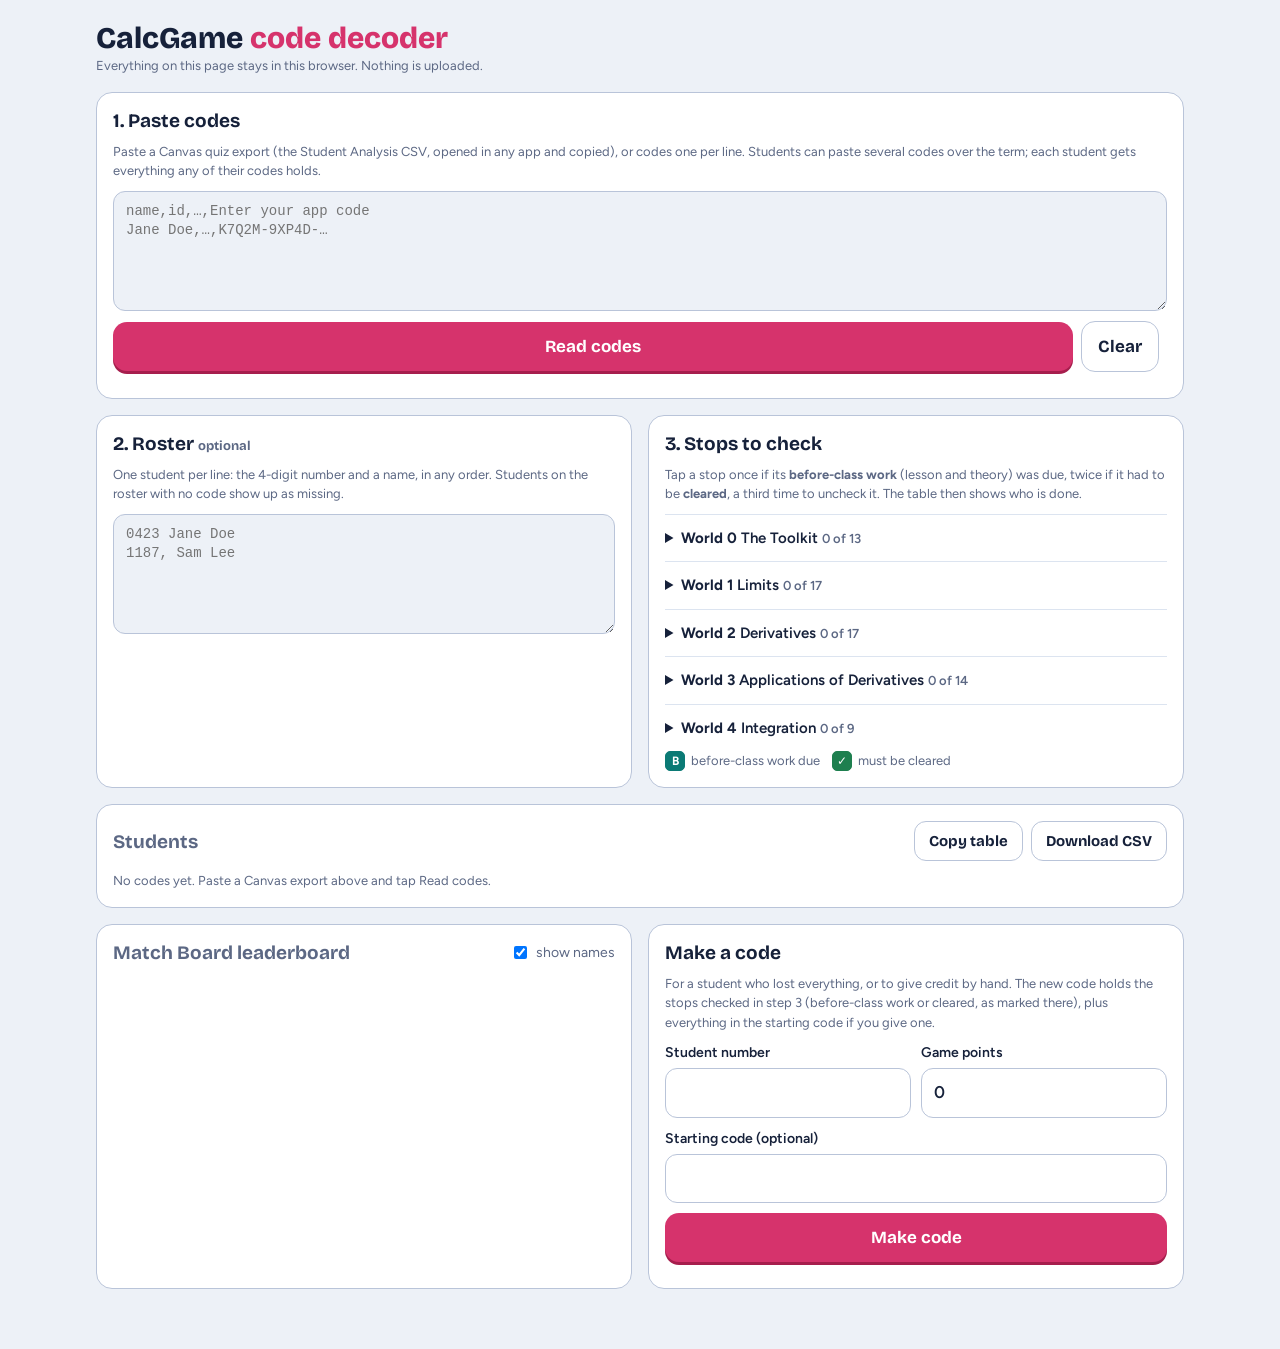
==== codes.html @ 252c9e29 "App codes v2: three states per stop (not started, before-class work done, cleared), 40 characters - " ====
<!DOCTYPE html>
<html lang="en">
<head>
<meta charset="utf-8">
<meta name="viewport" content="width=device-width, initial-scale=1">
<title>CalcGame Code Decoder</title>
<meta name="robots" content="noindex">
<link rel="stylesheet" href="https://fonts.googleapis.com/css2?family=Bricolage+Grotesque:opsz,wght@12..96,500..800&family=Figtree:wght@400;600;700&display=swap">
<link rel="stylesheet" href="css/app.css?v=202611152130">
<link rel="stylesheet" href="css/codes.css?v=202611152130">
</head>
<body class="dec">
<main id="dec"><p class="tiny">Loading…</p></main>
<script src="js/appcode.js?v=202611152130"></script>
<script src="js/codes.js?v=202611152130"></script>
</body>
</html>
---- css/app.css ----
/* Layout: one phone-width column on graph paper. Fixed top bar, scrolling middle, fixed action bar. */
:root{
  --paper:#EDF1F7; --grid:#DCE4F0; --card:#FFFFFF; --ink:#16213A; --muted:#5C6884; --rule:#B9C4D9;
  --curve:#D6336C; --curve-deep:#A61E4D; --on-accent:#FFFFFF;
  --teal:#0B7A75; --gold:#C98A0B; --gold-bg:#FBF1D6;
  --good:#1E7F4F; --good-bg:#E3F4EA; --bad:#B4372F; --bad-bg:#FBE9E7;
  --display:"Bricolage Grotesque",ui-rounded,"Trebuchet MS",sans-serif;
  --body:"Figtree",system-ui,-apple-system,"Segoe UI",sans-serif;
  --math:"STIX Two Text","Cambria Math",Georgia,serif;
}
@media (prefers-color-scheme: dark){ :root:not([data-theme="light"]){
  --paper:#0F1524; --grid:#172038; --card:#182036; --ink:#E8EDF7; --muted:#96A2BD; --rule:#3A4766;
  --curve:#FF6FA0; --curve-deep:#C2456F; --on-accent:#1A0A12;
  --teal:#4FD1C5; --gold:#F2C14E; --gold-bg:#2E2814;
  --good:#5FD39A; --good-bg:#14301F; --bad:#FF8A80; --bad-bg:#3A1A18; color-scheme:dark } }
:root[data-theme="dark"]{
  --paper:#0F1524; --grid:#172038; --card:#182036; --ink:#E8EDF7; --muted:#96A2BD; --rule:#3A4766;
  --curve:#FF6FA0; --curve-deep:#C2456F; --on-accent:#1A0A12;
  --teal:#4FD1C5; --gold:#F2C14E; --gold-bg:#2E2814;
  --good:#5FD39A; --good-bg:#14301F; --bad:#FF8A80; --bad-bg:#3A1A18; color-scheme:dark }

*{box-sizing:border-box}
html,body{height:100%}
body{background:var(--paper);color:var(--ink);font:400 16px/1.5 var(--body);
  background-image:linear-gradient(var(--grid) 1px,transparent 1px),linear-gradient(90deg,var(--grid) 1px,transparent 1px);background-size:24px 24px}
button{font:inherit;color:inherit;cursor:pointer}
:focus-visible{outline:3px solid var(--teal);outline-offset:2px}
h1,h2,h3,p{margin:0}
#app{height:100%;max-width:27.5rem;margin-inline:auto;padding-inline:16px;display:flex;flex-direction:column;position:relative}
.body{flex:1;min-height:0;overflow-y:auto;display:flex;flex-direction:column;gap:14px;padding-block:4px 16px}
.foot{display:flex;gap:10px;padding-block:12px}

.eyebrow,.kick{font-size:11px;font-weight:700;letter-spacing:.09em;text-transform:uppercase;color:var(--muted)}
.tiny{font-size:13px;color:var(--muted)}
.link{background:none;border:0;padding:6px 2px;text-decoration:underline;color:var(--muted);font-size:14px}

/* top bars */
.home-top{display:flex;justify-content:space-between;align-items:flex-end;gap:12px;padding-block:20px 12px}
.home-top h1{font:800 46px/1 var(--display);letter-spacing:-.02em}
.home-top .sub{font-size:16px;color:var(--muted);margin-top:4px}
.hero{width:112px;flex:none}
.bar{display:flex;align-items:center;gap:12px;padding-block:12px}
.x{width:40px;height:40px;flex:none;border-radius:12px;border:1.5px solid var(--rule);background:var(--card);font-size:18px;line-height:1}
.bar-mid{flex:1;min-width:0;display:flex;flex-direction:column;gap:6px}
.bar-l{font:700 14px var(--display);white-space:nowrap;overflow:hidden;text-overflow:ellipsis}
.prog{height:6px;border-radius:3px;background:var(--rule);overflow:hidden}
.prog i{display:block;height:100%;background:var(--curve);border-radius:3px}
.pts{font:700 15px var(--display);font-variant-numeric:tabular-nums;white-space:nowrap}

/* buttons */
.btn{flex:1;border:0;border-radius:14px;padding:14px 16px;font:700 17px var(--display);background:var(--curve);color:var(--on-accent);box-shadow:0 3px 0 var(--curve-deep)}
.btn:active{transform:translateY(2px);box-shadow:0 1px 0 var(--curve-deep)}
.btn:disabled{background:var(--rule);color:var(--muted);box-shadow:none;cursor:default;transform:none}
.btn.ghost{flex:0 0 auto;background:var(--card);color:var(--ink);border:1.5px solid var(--rule);box-shadow:none}
.btn.small{flex:0 0 auto;padding:10px 14px;font-size:15px;border-radius:12px}

/* home */
.banner{border:1.5px dashed var(--teal);color:var(--teal);border-radius:12px;padding:8px 12px;font-size:14px;font-weight:600;background:var(--card)}
.stats{display:grid;grid-template-columns:repeat(3,1fr);background:var(--card);border:1.5px solid var(--rule);border-radius:14px}
.stats>div{padding:10px 12px;min-width:0;display:flex;flex-direction:column;gap:2px}
.stats>div+div{border-left:1.5px solid var(--rule)}
.stats b{font:800 26px/1.1 var(--display);font-variant-numeric:tabular-nums}
.stats small{font-size:12px;color:var(--muted);line-height:1.3}
.streak{display:flex;gap:4px;align-items:center;height:29px;flex:none}
.streak i{width:13px;height:13px;border-radius:50%;border:1.5px solid var(--gold)}
.streak i.on{background:var(--gold)}
.tile{display:flex;flex-direction:column;gap:3px;text-align:left;padding:14px;border-radius:16px;border:1.5px solid var(--ink);background:var(--card);box-shadow:0 3px 0 var(--ink);min-width:0}
.tile:active{transform:translateY(2px);box-shadow:0 1px 0 var(--ink)}
.tile .kick{color:var(--curve)}
.tile .name{font:700 20px/1.2 var(--display)}
.tile .status{font-size:14px;color:var(--muted)}
.tile.locked{border-style:dashed;border-color:var(--rule);box-shadow:none;background:transparent;cursor:default;transform:none}
.tile.locked .kick,.tile.locked .name{color:var(--muted)}
.tile.game{background:var(--gold-bg);border-color:var(--gold);box-shadow:0 3px 0 var(--gold)}
.tile.game .kick{color:var(--gold)}
.duo{display:grid;grid-template-columns:1fr 1fr;gap:10px}
.meter{height:6px;border-radius:3px;background:var(--rule);overflow:hidden;margin-top:6px}
.meter i{display:block;height:100%;background:var(--teal)}

/* lesson and drill items */
.item{display:flex;flex-direction:column;gap:12px}
.item h2,.done h2,.test h2{font:700 25px/1.15 var(--display);text-wrap:balance}
.txt{font-size:17px;max-width:65ch}
.math{font-family:var(--math);font-size:1.08em;white-space:nowrap}
.lim{display:inline-flex;flex-direction:column;align-items:center;vertical-align:middle;line-height:1;margin-inline:2px}
.lim-s{font-size:.66em;margin-top:2px}
.gwrap{background:var(--card);border:1.5px solid var(--rule);border-radius:14px;padding:4px}
.graph{display:block;width:100%;height:auto;max-height:36vh}
.g-bg{fill:var(--card)}
.g-grid{stroke:var(--grid);stroke-width:1}
.g-axis{stroke:var(--ink);stroke-width:1.4}
.g-t{font:600 10px var(--body);fill:var(--muted);paint-order:stroke;stroke:var(--card);stroke-width:3px}
.g-curve{fill:none;stroke:var(--curve);stroke-width:2.6;stroke-linecap:round;stroke-linejoin:round}
.g-hole{fill:var(--card);stroke:var(--curve);stroke-width:2.2}
.g-dot{fill:var(--curve)}
.g-guide{stroke:var(--teal);stroke-width:1.4;stroke-dasharray:4 3;fill:none}
.g-mk{fill:var(--teal);stroke:var(--card);stroke-width:2}

.ix{display:flex;flex-direction:column;gap:10px}
.ans{display:flex;align-items:center;gap:10px;font-size:20px;flex-wrap:wrap}
.ans-box{min-width:104px;height:46px;padding-inline:10px;display:inline-flex;align-items:center;justify-content:center;border:2px solid var(--ink);border-radius:10px;background:var(--card);font:600 22px var(--math)}
.ans-box.empty{color:var(--muted);border-style:dashed}
.ans-box.is-right{border-color:var(--good);background:var(--good-bg)}
.ans-box.is-wrong{border-color:var(--bad);background:var(--bad-bg)}
.pad{display:grid;grid-template-columns:repeat(4,1fr);gap:6px}
.key{height:44px;border-radius:10px;border:1.5px solid var(--rule);background:var(--card);font-weight:600;font-size:18px}
.key:active{background:var(--grid)}
.key.wide{grid-column:span 2}
.key.sp{font-size:15px;border-color:var(--ink)}
.key.sp[aria-pressed="true"]{background:var(--ink);color:var(--paper)}
.opts{display:flex;flex-direction:column;gap:8px}
.opts.tf{display:grid;grid-template-columns:1fr 1fr}
.opt{text-align:left;padding:13px 14px;border-radius:12px;border:1.5px solid var(--rule);background:var(--card);font-size:16px;min-width:0}
.opts.tf .opt{text-align:center;font-weight:700}
.opt[aria-pressed="true"]{border-color:var(--ink);box-shadow:inset 0 0 0 1.5px var(--ink)}
.opt:disabled{cursor:default;color:var(--ink)}
.opt.is-right{border-color:var(--good);background:var(--good-bg);box-shadow:inset 0 0 0 1.5px var(--good)}
.opt.is-wrong{border-color:var(--bad);background:var(--bad-bg);box-shadow:inset 0 0 0 1.5px var(--bad)}
.bank-t{line-height:2.2}
.blank{display:inline-block;min-width:88px;margin-inline:4px;padding:2px 8px;border:0;border-bottom:2px solid var(--ink);border-radius:6px 6px 0 0;background:var(--card);font-weight:700;line-height:1.5}
.blank.is-right{background:var(--good-bg);border-color:var(--good)}
.blank.is-wrong{background:var(--bad-bg);border-color:var(--bad)}
.chips{display:flex;flex-wrap:wrap;gap:8px}
.chip{padding:9px 14px;border-radius:999px;border:1.5px solid var(--ink);background:var(--card);font-weight:600}
.chip:disabled{opacity:.3;cursor:default}
.slide-l{font-size:13px;font-weight:600;color:var(--muted)}
input[type=range]{width:100%;height:32px;accent-color:var(--teal);margin:0}
.read{display:flex;gap:18px;flex-wrap:wrap;font-size:19px}
.read b{font:600 21px var(--math);font-variant-numeric:tabular-nums;color:var(--teal)}
.goals{display:flex;gap:8px;flex-wrap:wrap}
.goal{font-size:13px;font-weight:600;padding:4px 10px;border-radius:999px;border:1.5px dashed var(--rule);color:var(--muted)}
.goal.on{border-style:solid;border-color:var(--good);color:var(--good);background:var(--good-bg)}
.fb{padding:12px 14px;border-radius:12px;border:1.5px solid var(--rule);display:flex;flex-direction:column;gap:4px;font-size:16px}
.fb.good{border-color:var(--good);background:var(--good-bg)}
.fb.bad{border-color:var(--bad);background:var(--bad-bg)}
.fb.good strong{color:var(--good)} .fb.bad strong{color:var(--bad)}
.fb em{font-size:14px;color:var(--muted)}

/* results */
.done{display:flex;flex-direction:column;gap:10px;padding-top:16px}
.big{font:800 72px/1 var(--display);font-variant-numeric:tabular-nums}
.big small{font-size:24px;font-weight:600;color:var(--muted)}

/* match board */
.g-head{display:flex;justify-content:space-between;align-items:flex-end;gap:12px}
.g-head .r{text-align:right}
.g-head b{display:block;font:700 18px var(--display)}
.lives{display:flex;gap:6px;height:27px;align-items:center}
.lives i{width:16px;height:16px;border-radius:50%;border:1.5px solid var(--curve)}
.lives i.on{background:var(--curve)}
.board{display:grid;grid-template-columns:repeat(4,1fr);gap:8px}
.board.idle{opacity:.7}
.card{aspect-ratio:1;max-width:100%;border-radius:12px;border:1.5px solid var(--ink);background:var(--ink);color:var(--paper);font:800 22px var(--display);padding:0;display:grid;place-items:center}
.card.up{background:var(--card)}
.card.ok{opacity:.45;cursor:default}
.card svg{width:62%;height:62%}

/* deck test */
.test{display:flex;flex-direction:column;gap:12px}
.test h3{font:700 16px var(--display);margin-top:8px}
.verdict{padding:12px 14px;border-radius:12px;border:1.5px solid var(--good);background:var(--good-bg);font-weight:700}
.verdict.bad{border-color:var(--bad);background:var(--bad-bg)}
.res{list-style:none;margin:0;padding:0;display:flex;flex-direction:column;gap:6px;font-size:14px}
.res li{padding:8px 10px;border-radius:10px;background:var(--card);border:1.5px solid var(--rule);overflow-wrap:anywhere}
.res li.fail{border-color:var(--bad)} .res li.warn{border-color:var(--gold)}
.res li b{text-transform:uppercase;font-size:11px;letter-spacing:.08em;margin-right:6px}
.res li.fail b{color:var(--bad)} .res li.warn b{color:var(--gold)} .res li.pass b{color:var(--good)}
details summary{cursor:pointer;font-weight:600;padding-block:6px}
.kv{display:grid;grid-template-columns:1fr auto;gap:4px 16px;font-size:15px;background:var(--card);border:1.5px solid var(--rule);border-radius:12px;padding:10px 12px}
.kv span:nth-child(even){font-weight:700;font-variant-numeric:tabular-nums;text-align:right}
.row{display:flex;gap:8px;flex-wrap:wrap}
.switch{display:flex;align-items:center;gap:10px;font-weight:600}
.switch input{width:20px;height:20px;accent-color:var(--teal)}
textarea{width:100%;height:120px;font:12px ui-monospace,Menlo,monospace;background:var(--card);color:var(--ink);border:1.5px solid var(--rule);border-radius:10px}

.toast{position:absolute;left:16px;right:16px;top:calc(env(safe-area-inset-top,0px) + 10px);padding:12px 14px;border-radius:12px;background:var(--ink);color:var(--paper);font-weight:700;text-align:center;z-index:5}
@media (prefers-reduced-motion:reduce){*{transition:none!important;animation:none!important}}

/* ---------- base (index.html has no other reset) ---------- */
body{margin:0}
[hidden]{display:none!important}
:root{--main:#2F6FDE;--extra:#2E8B57}
@media (prefers-color-scheme: dark){ :root:not([data-theme="light"]){--main:#7FB0FF;--extra:#6FD69A} }
:root[data-theme="dark"]{--main:#7FB0FF;--extra:#6FD69A}

/* ---------- map screen ---------- */
.hud{padding-block:14px 8px;display:flex;flex-direction:column;gap:8px}
.hud-a{display:flex;justify-content:space-between;align-items:flex-end;gap:12px}
.hud h1{font:800 32px/1 var(--display);letter-spacing:-.02em}
.hud-p{text-align:right}
.hud-p b{display:block;font:800 26px/1 var(--display);font-variant-numeric:tabular-nums}
.hud-b{display:flex;align-items:center;gap:8px}
.hud-b .tiny{flex:1;min-width:0}
.mb{flex:none;border:1.5px solid var(--gold);background:var(--gold-bg);border-radius:999px;padding:7px 12px;font:700 14px var(--display)}
.map{position:relative;width:100%;flex:none}
.roads{position:absolute;inset:0;width:100%;height:100%}
.road{stroke:var(--rule);stroke-width:1.6;stroke-linecap:round}
.road.open{stroke:var(--ink)}
.road.side{stroke-width:1.1;stroke-dasharray:.2 2.6}
.region{fill:none;stroke:var(--muted);stroke-width:.5;stroke-dasharray:1.6 1.6}
.region-t{font:600 3.3px var(--body);fill:var(--muted)}
.node{position:absolute;transform:translate(-50%,-22px);width:92px;padding:0;border:0;background:none;display:flex;flex-direction:column;align-items:center;gap:4px}
.sq{position:relative;width:44px;height:44px;border-radius:12px;display:grid;place-items:center;font:800 18px var(--display);color:var(--on-accent);background:var(--main);border:2px solid var(--ink);box-shadow:0 3px 0 var(--ink)}
.node.k-review,.node.k-extra{transform:translate(-50%,-18px)}
.k-review .sq,.k-extra .sq{width:36px;height:36px;border-radius:50%;font-size:16px}
.k-review .sq{background:var(--curve)}
.k-extra .sq{background:var(--extra)}
.k-start .sq{background:var(--card);color:var(--ink);font-size:13px}
.node.k-boss{transform:translate(-50%,-27px)}
.k-boss .sq{width:54px;height:54px;border-width:4px;font-size:24px}
.node.locked .sq{background:var(--paper);color:var(--muted);border-color:var(--rule);border-style:dashed;box-shadow:none}
.node.done .sq::after{content:"✓";position:absolute;top:-9px;right:-9px;width:18px;height:18px;border-radius:50%;background:var(--good);color:var(--card);font:700 12px/18px var(--body);text-align:center}
.node.here .sq{box-shadow:0 3px 0 var(--ink),0 0 0 4px var(--gold)}
.nl{font:600 12px/1.15 var(--body);text-align:center;background:var(--paper);border-radius:4px;padding:1px 3px;text-wrap:balance}
.node.locked .nl{color:var(--muted)}
.hero-ch{position:absolute;width:30px;height:34px;transform:translate(-50%,-88%);pointer-events:none;z-index:2}
.hero-ch svg{display:block;width:100%;height:100%}
.hero-ch.walk svg{animation:bob .28s ease-in-out infinite alternate}
@keyframes bob{to{transform:translateY(-4px)}}
.stop{flex:1;min-width:0;display:flex;flex-direction:column;gap:6px;background:var(--card);border:1.5px solid var(--ink);border-radius:16px;padding:12px}
.stop-h{display:flex;align-items:center;gap:8px;flex-wrap:wrap}
.stop-h h2{font:700 19px/1.2 var(--display);flex:1;min-width:0}
.badge{font-size:11px;font-weight:700;letter-spacing:.06em;text-transform:uppercase;padding:2px 8px;border-radius:999px;color:var(--on-accent);background:var(--main)}
.badge.k-review{background:var(--curve)} .badge.k-extra{background:var(--extra)} .badge.k-start{background:var(--muted)}
.clr{font-size:13px;font-weight:700;color:var(--good)}
.note{font-size:14px;font-weight:600;color:var(--muted)}
.note.bad{color:var(--bad)}
.acts{display:grid;grid-template-columns:repeat(auto-fit,minmax(96px,1fr));gap:8px;margin-top:2px}
.act{display:flex;flex-direction:column;gap:1px;text-align:left;padding:9px 10px;border-radius:12px;border:1.5px solid var(--ink);background:var(--paper);min-width:0;box-shadow:0 2px 0 var(--ink)}
.act b{font:700 15px var(--display)}
.act span{font-size:12px;color:var(--muted)}
.act:disabled{border-style:dashed;border-color:var(--rule);box-shadow:none;cursor:default}
.act:disabled b{color:var(--muted)}

/* World tabs */
.worlds{display:flex;gap:6px;overflow-x:auto;scrollbar-width:none;margin-inline:-2px;padding:2px}
.worlds::-webkit-scrollbar{display:none}
.wt{flex:1 0 auto;display:flex;align-items:center;gap:6px;border:1.5px solid var(--rule);background:var(--card);border-radius:999px;padding:5px 11px 5px 6px;font:600 13px var(--body);white-space:nowrap;color:var(--muted)}
.wt b{width:20px;height:20px;border-radius:50%;display:grid;place-items:center;font:800 12px var(--display);background:var(--paper);color:var(--ink)}
.wt.on{border-color:var(--ink);color:var(--ink);box-shadow:0 2px 0 var(--ink)}
.wt.on b{background:var(--ink);color:var(--paper)}

.g-arrow{fill:var(--curve)}
.g-vline{stroke:var(--muted);stroke-width:1.4;stroke-dasharray:5 4;fill:none}
.critlist{display:flex;flex-direction:column;gap:8px;margin-top:10px}
.critlist .chip{border-color:var(--teal)}
.nonebtn{align-self:flex-start}
.nonebtn[aria-pressed="true"]{background:var(--ink);color:var(--paper)}
.ext-given .txt{margin-bottom:6px}
.cand{display:flex;flex-direction:column;gap:8px;margin-block:6px}
.cand-r{display:flex;justify-content:space-between;align-items:center;gap:10px;padding:12px 14px;border:1.5px solid var(--rule);border-radius:12px;background:var(--card);font:600 17px var(--math);text-align:left}
.cand-r em{display:block;font:600 11px var(--body);letter-spacing:.08em;text-transform:uppercase;color:var(--muted);font-style:normal}
.cand-r b{font-weight:600}
.cand-r.is-max{border-color:var(--good);background:var(--good-bg)}
.cand-r.is-min{border-color:var(--teal);background:var(--grid)}
.cand-r:disabled{opacity:1;cursor:default}

/* math extras: stacked fractions and subscripts */
.frac{display:inline-flex;flex-direction:column;align-items:center;vertical-align:middle;line-height:1.15;margin-inline:2px;font-size:.92em}
.frac>span:first-child{border-bottom:1.3px solid currentColor;padding:0 3px 1px}
.frac>span:last-child{padding:1px 3px 0}
.math sub{font-size:.68em}
.g-tan{stroke:var(--ink);stroke-width:1.6;stroke-dasharray:6 3}
.g-lab{font:italic 600 14px var(--math);fill:var(--ink);paint-order:stroke;stroke:var(--card);stroke-width:3px}

/* multi-box answers */
.multi{display:flex;flex-direction:column;gap:8px}
.mrow{display:flex;align-items:center;justify-content:space-between;gap:10px;padding:6px 6px 6px 12px;border:1.5px solid var(--rule);border-radius:12px;background:var(--card);font-size:18px;text-align:left}
.mrow.on{border-color:var(--ink);box-shadow:inset 0 0 0 1.5px var(--ink)}
.mrow.off{opacity:.45}
.mrow:disabled{cursor:default;color:var(--ink)}
.mrow .ans-box{min-width:96px;height:40px;font-size:19px}
.failbtn{align-self:flex-start}
.failbtn[aria-pressed="true"]{background:var(--ink);color:var(--paper);border-color:var(--ink)}
.failbtn.is-right{background:var(--good-bg);color:var(--good);border-color:var(--good)}
.failbtn.is-wrong{background:var(--bad-bg);color:var(--bad);border-color:var(--bad)}

/* Newton explorer and bisection game */
.n-v{stroke:var(--teal);stroke-width:1.4;stroke-dasharray:4 3}
.n-t{stroke:var(--ink);stroke-width:1.8}
.n-v.old,.n-t.old{opacity:.3}
.n-x{fill:var(--teal)}
.n-x.old{opacity:.45}
.n-p{fill:var(--ink);stroke:var(--card);stroke-width:2}
.n-next{fill:var(--card);stroke:var(--gold);stroke-width:2.6}
.n-lab{font:italic 700 13px var(--math);fill:var(--ink);paint-order:stroke;stroke:var(--card);stroke-width:3.5px}
.b-band{fill:var(--gold);opacity:.16}
.b-pos{fill:var(--teal);stroke:var(--card);stroke-width:2}
.b-neg{fill:var(--curve);stroke:var(--card);stroke-width:2}
.pos{color:var(--teal)} .negv{color:var(--curve)}
.nrow .btn:first-child{flex:1}
.ntab{display:grid;grid-template-columns:auto 1fr 1fr;gap:0;border:1.5px solid var(--rule);border-radius:12px;background:var(--card);overflow:hidden;font:500 15px var(--math);font-variant-numeric:tabular-nums}
.ntab>span{padding:5px 10px;border-top:1px solid var(--grid)}
.ntab>span:nth-child(-n+3){border-top:0;font:700 12px var(--body);color:var(--muted);background:var(--paper)}
.ntab.b3{grid-template-columns:auto 1.6fr 1fr}
.bq{display:flex;flex-direction:column;gap:4px;padding:10px 12px;border:1.5px solid var(--rule);border-radius:12px;background:var(--card);font-size:15px}
.duo .btn.small{white-space:normal;font-size:14px}
.gw-s .graph{max-height:32vh}

/* matching */
.match{display:grid;grid-template-columns:1fr 1fr;gap:8px}
.mcol{display:flex;flex-direction:column;gap:8px}
.mt{display:flex;align-items:flex-start;gap:7px;text-align:left;padding:9px 9px;border:1.5px solid var(--rule);border-radius:12px;background:var(--card);font-size:14px;line-height:1.35;min-height:52px}
.mt .tag{flex:none;width:20px;height:20px;border-radius:50%;display:inline-flex;align-items:center;justify-content:center;font:700 11px var(--body);background:var(--grid);color:var(--muted)}
.mt .tag.empty{background:transparent;border:1.5px dashed var(--rule)}
.mt.on{border-color:var(--ink);box-shadow:inset 0 0 0 1.5px var(--ink)}
.mt.done .tag{color:#fff}
.mt.c0 .tag{background:#2F6FDB}.mt.c1 .tag{background:#C2410C}.mt.c2 .tag{background:#0B7A75}.mt.c3 .tag{background:#9333EA}.mt.c4 .tag{background:#B45309}.mt.c5 .tag{background:#BE185D}
.mt.done{border-color:var(--ink)}
.mt:disabled{cursor:default;color:var(--ink)}
.mt.is-right{border-color:var(--good);background:var(--good-bg)}
.mt.is-wrong{border-color:var(--bad);background:var(--bad-bg)}

/* select all */
.opt.chk{display:flex;gap:10px;align-items:center}
.opt.chk .box{flex:none;width:20px;height:20px;border-radius:5px;border:2px solid var(--rule)}
.opt.chk[aria-pressed="true"] .box{background:var(--ink);border-color:var(--ink);box-shadow:inset 0 0 0 3px var(--card)}
.opt.is-miss{border-style:dashed;border-color:var(--good)}

/* MVT, linearization, differentials */
.g-sec{stroke:var(--gold);stroke-width:2;stroke-dasharray:7 4}
.n-t.par{stroke:var(--good);stroke-width:2.6}
.n-p.par{fill:var(--good)}
.mv-f{fill:var(--good);opacity:.55}
.read b.sec{color:var(--gold)}
.g-lin{stroke:var(--teal);stroke-width:2.2}
.l-a{fill:var(--ink);stroke:var(--card);stroke-width:2}
.l-on{fill:var(--teal);stroke:var(--card);stroke-width:1.5}
.l-err{stroke:var(--bad);stroke-width:2.4}
.lread{font-size:15px;gap:6px 14px}
.lread b{font-size:16px}
.read b.lin{color:var(--teal)} .read b.bad{color:var(--bad)} .read b.dDy{color:var(--gold)}
.d-dx{stroke:var(--ink);stroke-width:2.4}
.d-dy{stroke:var(--teal);stroke-width:3.2}
.d-Dy{stroke:var(--gold);stroke-width:3.2}
.d-lab{font:italic 700 13px var(--math);fill:var(--ink);paint-order:stroke;stroke:var(--card);stroke-width:3.5px}
.d-lab.dy{fill:var(--teal)} .d-lab.Dy{fill:var(--gold)}

/* calculator */
.calc-b{flex:none;height:32px;padding:0 10px;border-radius:10px;border:1.5px solid var(--ink);background:var(--card);font:700 13px var(--display)}
.calc{position:absolute;left:8px;right:8px;bottom:76px;z-index:30;background:var(--card);border:1.5px solid var(--ink);border-radius:16px;padding:10px;box-shadow:0 10px 30px rgba(0,0,0,.25);display:flex;flex-direction:column;gap:8px}
.calc[hidden]{display:none}
.calc-h{display:flex;align-items:center;justify-content:space-between}
.calc-m,.calc-x{border:1.5px solid var(--rule);background:var(--paper);border-radius:8px;padding:3px 9px;font-weight:700;font-size:13px}
.calc-d{background:var(--paper);border-radius:10px;padding:6px 10px;text-align:right;font-family:var(--math);min-height:58px}
.calc-e{font-size:18px;word-break:break-all}
.calc-o{font-size:20px;font-weight:700;color:var(--teal);min-height:24px}
.calc-k{display:grid;grid-template-columns:repeat(6,1fr);gap:5px}
.calc-k button{height:38px;border-radius:8px;border:1.5px solid var(--rule);background:var(--card);font-size:15px;font-weight:600;padding:0}
.calc-k button.n{background:var(--paper)}
.calc-k button.eq{background:var(--curve);color:var(--on-accent);border-color:var(--curve)}
.d-dy.q,.d-Dy.q{stroke:var(--ink);stroke-width:3}

/* ---------- World 3 items: formulas, intervals, order, multi-part problems ---------- */
.pad6{grid-template-columns:repeat(6,1fr)}
.pad6 .key{font-size:16px;padding:0}
.pad6 .key.wide{grid-column:span 2}
.xkeys{display:flex;flex-wrap:wrap;gap:6px}
.xkeys .key{flex:1 0 46px;font-family:var(--math);font-style:italic}
.xans .ans-box{min-width:150px;max-width:100%;height:auto;min-height:46px;padding:6px 10px;white-space:normal;overflow-wrap:anywhere;font-size:20px}
.xbox i{font-style:italic}
.xerr{color:var(--gold)}
.ord{list-style:none;margin:0;padding:0;display:flex;flex-direction:column;gap:6px}
.ord-s{width:100%;display:flex;gap:8px;align-items:center;text-align:left;min-height:44px;padding:8px 10px;border:1.5px solid var(--ink);border-radius:12px;background:var(--card);font-size:15px}
.ord-s.empty{border-style:dashed;border-color:var(--rule)}
.ord-s .tag{flex:none;width:22px;height:22px;border-radius:50%;display:inline-flex;align-items:center;justify-content:center;font:700 12px var(--body);background:var(--grid);color:var(--muted)}
.ord-s:disabled{cursor:default;color:var(--ink)}
.ord-s.is-right{border-color:var(--good);background:var(--good-bg)}
.ord-s.is-wrong{border-color:var(--bad);background:var(--bad-bg)}
.ord-pool{display:flex;flex-direction:column;gap:6px;margin-top:4px}
.ord-pool .opt{font-size:15px;padding:10px 12px}
.steps{list-style:none;margin:0;padding:0;display:flex;flex-direction:column;gap:12px}
.step{border:1.5px solid var(--ink);border-radius:14px;background:var(--card);padding:12px;display:flex;flex-direction:column;gap:10px}
.step.done{border-color:var(--rule)}
.step .item{gap:10px}
.step .item h2{font-size:19px}
.step .txt{font-size:16px}
.st-n{font-size:11px;font-weight:700;letter-spacing:.09em;text-transform:uppercase;color:var(--curve)}
.step.done .st-n{color:var(--muted)}
.fig svg{display:block;width:100%;height:auto;max-height:30vh}
.fig .f-line{fill:none;stroke:var(--ink);stroke-width:2;stroke-linejoin:round}
.fig .f-thin{fill:none;stroke:var(--ink);stroke-width:1.2}
.fig .f-dash{fill:none;stroke:var(--muted);stroke-width:1.4;stroke-dasharray:5 4}
.fig .f-fill{fill:var(--gold-bg);stroke:var(--ink);stroke-width:2}
.fig .f-water{fill:var(--teal);opacity:.3}
.fig .f-acc{fill:none;stroke:var(--curve);stroke-width:2.6}
.fig .f-dot{fill:var(--curve)}
.fig text{font:italic 600 14px var(--math);fill:var(--ink)}
.fig text.f-s{font:600 12px var(--body);font-style:normal;fill:var(--muted)}

/* sketching */
.gw-big .graph{max-height:54vh}
.sk svg.drawing{touch-action:none;cursor:crosshair}
.sk-cap{fill:transparent}
.sk-t.up{fill:var(--good);opacity:.10} .sk-t.dn{fill:var(--bad);opacity:.10}
.sk-as{stroke:var(--muted);stroke-width:1.6;stroke-dasharray:6 4}
.sk-pt{fill:var(--ink);stroke:var(--card);stroke-width:2}
.sk-ink{fill:none;stroke:var(--curve);stroke-width:3;stroke-linecap:round;stroke-linejoin:round}
.sk-true{fill:none;stroke:var(--teal);stroke-width:2.4;stroke-dasharray:7 5;opacity:.95}
.sk-cc{font:700 15px var(--body);fill:var(--muted)}
.sk-data{background:var(--card);border:1.5px solid var(--rule);border-radius:12px;padding:6px 12px;font-size:15px}
.sk-data ul{margin:4px 0 6px;padding-left:18px;display:flex;flex-direction:column;gap:2px}
.sk-chips .chip{font-size:14px;padding:7px 11px}
.sk-chips .chip.on{background:var(--ink);color:var(--paper)}
.sk-strips{display:flex;flex-direction:column;background:var(--card);border:1.5px solid var(--rule);border-radius:12px;padding:2px 4px}
.sk-strip{display:block;width:100%;height:auto}
.sk-sl{font:italic 700 13px var(--math);fill:var(--muted)}
.sk-cell{cursor:pointer}
.sk-cell rect{fill:var(--paper);stroke:var(--rule);stroke-width:1.2}
.sk-cell text{font:700 16px var(--body);fill:var(--ink)}
.sk-cell.off{cursor:default} .sk-cell.off rect{fill:var(--grid);stroke-dasharray:3 3}
.sk-cell.set.up rect{fill:var(--good-bg);stroke:var(--good)} .sk-cell.set.dn rect{fill:var(--bad-bg);stroke:var(--bad)}
.sk-cell.set.cu rect,.sk-cell.set.cd rect{fill:var(--gold-bg);stroke:var(--gold)}
.sk-cell.bad rect{stroke:var(--bad);stroke-width:2.6}
.sk-res{list-style:none;margin:0;padding:0;display:flex;flex-direction:column;gap:4px;font-size:15px}
.sk-res li{padding:6px 10px;border-radius:10px;border:1.5px solid var(--rule);background:var(--card)}
.sk-res li.ok{border-color:var(--good)} .sk-res li.no{border-color:var(--bad);background:var(--bad-bg)}

/* scenes and explorers */
.scw svg.scene{display:block;width:100%;height:auto;max-height:24vh}
.sc-line{fill:none;stroke:var(--ink);stroke-width:2.2;stroke-linejoin:round}
.sc-wall{stroke:var(--teal);stroke-width:2;stroke-dasharray:4 3}
.sc-water{fill:none;stroke:var(--teal);stroke-width:3}
.sc-water2{fill:var(--teal);opacity:.32}
.sc-fill{fill:var(--gold-bg)} .sc-fill2{fill:var(--grid)}
.sc-cut{fill:var(--curve);opacity:.35}
.sc-dash{fill:none;stroke:var(--muted);stroke-width:1.3;stroke-dasharray:4 3}
.sc-lad{stroke:var(--curve);stroke-width:4;stroke-linecap:round}
.sc-t{font:600 12px var(--body);fill:var(--ink)}
.rrtab{display:grid;grid-template-columns:auto 1fr 1fr;border:1.5px solid var(--rule);border-radius:12px;background:var(--card);overflow:hidden;font:500 15px var(--math);font-variant-numeric:tabular-nums}
.rrtab>span{padding:5px 8px;border-top:1px solid var(--grid)}
.rrtab>span:nth-child(-n+3){border-top:0;font:700 12px var(--body);color:var(--muted);background:var(--paper)}
.rrtab em{font:500 11px var(--body);color:var(--muted);font-style:normal;display:block}
.cx-tan{stroke-width:2.2} .cx-tan.up{stroke:var(--good)} .cx-tan.dn{stroke:var(--bad)} .cx-tan.neutral{stroke:var(--ink);stroke-dasharray:6 3}
.cx-u{fill:none;stroke:var(--gold);stroke-width:3} .cx-d{fill:none;stroke:var(--teal);stroke-width:3}
.read b.up{color:var(--good)} .read b.dn{color:var(--bad)} .read b.cu{color:var(--gold)} .read b.cd{color:var(--teal)}
.ra-g{fill:none;stroke:var(--teal);stroke-width:2.6}
.ra-l{font:600 12px var(--body)} .ra-l.f{fill:var(--curve)} .ra-l.g{fill:var(--teal)}
.rtab{grid-template-columns:1.1fr 1fr 1fr 1.1fr;font-size:13px}
.rtab>span:nth-child(-n+4){border-top:0;font:700 12px var(--body);color:var(--muted);background:var(--paper)}
.rtab>span:nth-child(4){}
.rtab b{color:var(--curve)}

/* practice test results */
.topics{display:flex;flex-direction:column;gap:6px;background:var(--card);border:1.5px solid var(--rule);border-radius:12px;padding:10px 12px}
.tp{display:grid;grid-template-columns:1fr auto;gap:2px 10px;font-size:14px;font-weight:600}
.tp .meter{grid-column:1/-1;margin-top:0}
.tp.weak{color:var(--bad)} .tp.weak .meter i{background:var(--bad)}
.rv-h{font:700 18px var(--display);margin-top:8px}
.review{margin:0;padding-left:20px;display:flex;flex-direction:column;gap:10px}
.review li{background:var(--card);border:1.5px solid var(--rule);border-radius:12px;padding:8px 10px;display:flex;flex-direction:column;gap:4px;font-size:15px}

/* ---------- accounts, characters, feedback ---------- */
.av{display:block;width:100%;height:100%}
.hero-ch .av.hero{filter:drop-shadow(0 2px 0 rgba(0,0,0,.25))}
.hero-ch.walk .av.hero{animation:bob .28s ease-in-out infinite alternate}
.hud-r{display:flex;align-items:flex-end;gap:10px}
.me-b{width:44px;height:44px;flex:none;padding:3px;border-radius:50%;border:2px solid var(--ink);background:var(--card);box-shadow:0 2px 0 var(--ink)}
.welcome{display:flex;flex-direction:column;align-items:center;text-align:center;gap:14px;padding-top:6vh}
.welcome h1{font:800 46px/1 var(--display);letter-spacing:-.02em}
.welcome .sub{color:var(--muted);font-size:17px}
.parade{display:flex;gap:6px;flex-wrap:wrap;justify-content:center}
.parade .av{width:40px;height:40px;animation:bob .6s ease-in-out infinite alternate}
.parade .av:nth-child(2n){animation-delay:.3s}
.wbtns{display:flex;flex-direction:column;gap:10px;width:100%;margin-top:6px}
.wbtns .btn.ghost{flex:1}
.form{display:flex;flex-direction:column;gap:10px}
.fld{display:flex;flex-direction:column;gap:5px;font-size:14px;font-weight:600}
.fld input,.fld textarea,.modal textarea{font:inherit;font-size:17px;padding:11px 12px;border:1.5px solid var(--rule);border-radius:12px;background:var(--card);color:var(--ink);width:100%}
.fld input:focus,.fld textarea:focus,.modal textarea:focus{outline:3px solid var(--teal);outline-offset:1px;border-color:var(--teal)}
.okt{color:var(--good)!important;font-weight:700} .badt{color:var(--bad)!important;font-weight:700}
.avbig{display:flex;align-items:center;gap:14px;font:700 20px var(--display)}
.av.big{width:84px;height:84px}
.avgrid{display:grid;grid-template-columns:repeat(5,1fr);gap:8px}
.avb{aspect-ratio:1;padding:6px;border-radius:14px;border:1.5px solid var(--rule);background:var(--card)}
.avb[aria-pressed="true"]{border-color:var(--ink);box-shadow:inset 0 0 0 2px var(--ink);background:var(--gold-bg)}
.me{display:flex;align-items:center;gap:14px}
.me h2{font:700 24px var(--display)}
.sec-h{font:700 16px var(--display);margin-top:6px}
.codes{display:flex;flex-direction:column;gap:6px}
.code-r{display:grid;grid-template-columns:1fr auto;gap:2px 10px;padding:8px 12px;border:1.5px solid var(--rule);border-radius:12px;background:var(--card);font-size:14px}
.code-r b{font:700 16px ui-monospace,Menlo,monospace;letter-spacing:.05em}
.code-r em{grid-column:1/-1;font-size:12px;color:var(--muted);font-style:normal}
.codebox{display:flex;align-items:center;gap:8px;flex-wrap:wrap;margin-top:6px;padding:8px 10px;border:1.5px dashed var(--good);border-radius:12px;font-size:13px;font-weight:600;color:var(--muted)}
.codebox .code{font:800 18px ui-monospace,Menlo,monospace;letter-spacing:.06em;color:var(--ink)}
.due{font-size:13px;font-weight:700;color:var(--muted)}
.due.soon{color:var(--gold)} .due.late{color:var(--bad)} .due.ok{color:var(--good)}
.node.soon .sq::before,.node.late .sq::before{content:"";position:absolute;top:-6px;left:-6px;width:12px;height:12px;border-radius:50%;background:var(--gold);border:2px solid var(--card)}
.node.late .sq::before{background:var(--bad)}
.lb{list-style:none;margin:0;padding:0;display:flex;flex-direction:column;gap:5px}
.lb li{display:grid;grid-template-columns:22px 30px 1fr auto;align-items:center;gap:8px;padding:5px 10px;border-radius:12px;background:var(--card);border:1.5px solid var(--rule);font-weight:600}
.lb li .av{width:28px;height:28px}
.lb li.me{border-color:var(--gold);background:var(--gold-bg)}
.lb li.gap{display:block;text-align:center;border:0;background:none;color:var(--muted)}
.lb .rk{font:800 14px var(--display);color:var(--muted)}
.lb .nm{overflow:hidden;text-overflow:ellipsis}
.fb-tab{position:fixed;right:0;top:46%;transform:translateY(-50%) rotate(-90deg);transform-origin:bottom right;z-index:20;border:1.5px solid var(--ink);border-bottom:0;border-radius:10px 10px 0 0;background:var(--card);padding:4px 12px;font:700 12px var(--display);letter-spacing:.04em;color:var(--ink);opacity:.9}
.stuck-b{border-color:var(--curve);color:var(--curve)}
.modal{position:absolute;inset:0;z-index:40;background:rgba(10,14,25,.45);display:flex;align-items:flex-end;justify-content:center;padding:10px}
.modal-c{width:100%;max-height:92%;overflow-y:auto;background:var(--paper);border:1.5px solid var(--ink);border-radius:18px;padding:16px;display:flex;flex-direction:column;gap:10px}
.modal h2{font:700 22px var(--display)}
.modal .row{justify-content:flex-end}
.ctx{font-size:14px;padding:8px 10px;border-left:3px solid var(--rule);color:var(--muted)}
.chips.fbk .chip{font-size:13px;padding:6px 11px}
.chips.fbk .chip[aria-pressed="true"]{background:var(--ink);color:var(--paper)}

/* ---------- 2026-10-19 fixes ---------- */
/* the stop panel never covers the map: it scrolls inside a capped height */
.foot .stop{max-height:min(42vh,340px);overflow-y:auto;overscroll-behavior:contain}
/* ‹ › arrows on either side of the main button in lessons and drills */
.btn.arrow{flex:0 0 46px;padding:0;font-size:26px;line-height:1;display:grid;place-items:center}
.btn.arrow:disabled{background:var(--card);opacity:.4}
.slot{display:flex;flex-direction:column;gap:14px}
/* typed fractions: stacked while they are typed, with an empty box for the missing part */
.ans-box .frac,.xbox .frac{font-size:.78em;line-height:1.05}
.ans-box{height:auto;min-height:46px}
.ph{font-style:normal;color:var(--muted);font-size:.9em}
.key .kf{font-size:11px;line-height:1;margin:0}
.key .kf>span{padding:0 2px}
.bank-t .frac.bf{font-size:1em;line-height:1.6;vertical-align:middle;margin-inline:4px}
.bank-t .frac.bf>span{padding:2px 2px}
.bank-t .frac.bf .blank{min-width:72px;margin:0}
/* big graph labels, e.g. x₀ */
.g-lab.big{font-size:21px;font-weight:700;stroke-width:4px}
/* tap the graph */
.tapg svg{cursor:crosshair}
.tap-mk{fill:var(--gold);stroke:var(--ink);stroke-width:1.5}
.tap-mk.ok{fill:var(--good)} .tap-mk.bad{fill:var(--bad)}
.tap-true{fill:none;stroke:var(--good);stroke-width:2.6}
/* Newton table with f'(x_n) */
.ntab.n4{grid-template-columns:auto 1fr 1fr 1fr;font-size:13.5px}
.ntab.n4>span{padding:5px 7px}
.ntab.n4>span:nth-child(4){border-top:0;font:700 12px var(--body);color:var(--muted);background:var(--paper)}
.npic{display:flex;flex-direction:column;gap:4px;margin-top:4px}
/* calculator: put the answer in the answer box */
.calc-use{margin-left:8px;border:1.5px solid var(--teal);background:var(--card);color:var(--teal);border-radius:8px;padding:2px 8px;font:700 13px var(--body);vertical-align:middle}
/* instructor answer key */
.ak{display:flex;flex-direction:column;gap:12px}
.ak-nav{display:flex;flex-wrap:wrap;gap:6px}
.ak-nav a{font-size:13px;padding:4px 10px;border:1.5px solid var(--rule);border-radius:999px;color:var(--ink);text-decoration:none;background:var(--card)}
.ak details{background:var(--card);border:1.5px solid var(--ink);border-radius:14px;padding:10px 12px}
.ak summary{cursor:pointer;font:700 16px var(--display)}
.ak-q{border-top:1px solid var(--grid);padding:10px 0;display:flex;flex-direction:column;gap:6px;font-size:15px}
.ak-h{display:flex;gap:8px;align-items:baseline}
.ak-h b{font:800 15px var(--display);min-width:22px}
.ak-h span{font-size:12px;color:var(--muted)}
.ak-g{max-width:260px}
.ak-g svg{width:100%;height:auto}
.ak-o{margin:0;padding-left:22px;font-size:14.5px}
.ak-o li.ok{color:var(--good);font-weight:700}
.ak-a{font-size:14.5px}
.ak-steps{margin:0;padding-left:16px}
.ak-steps .ak-q{border-top:0;padding:4px 0}
.n-t.dash{stroke-dasharray:7 4}
.nrow .btn.ghost{flex:0 0 auto}
#app.wide{max-width:64rem}
@media (min-width:760px){ #app.wide .ak details{columns:2;column-gap:28px} #app.wide .ak-q{break-inside:avoid} #app.wide .ak summary{column-span:all} }
.pad .kf{font-size:12px}

/* ---------- pool and all-required drills ---------- */
.pstat{display:flex;flex-wrap:wrap;align-items:center;gap:6px 12px;font-size:13px;color:var(--muted)}
.pstat .ok{color:var(--good);font-weight:700} .pstat .no{color:var(--bad);font-weight:700}
.lvl{font-size:11px;font-weight:700;letter-spacing:.09em;text-transform:uppercase;padding:2px 8px;border-radius:999px;border:1.5px solid currentColor}
.lvl.l1{color:var(--teal)} .lvl.l2{color:var(--gold)} .lvl.l3{color:var(--curve)}
.note.small{font-size:13px;padding:8px 10px}
.note.small .link{padding:0;font-size:13px}

/* ---------- a multi-step problem: finished parts shrink to one line of work ---------- */
.step.done{padding:8px 12px;gap:0}
.st-work{display:flex;align-items:baseline;gap:10px;font-size:17px;overflow-wrap:anywhere}
.st-m{font-size:13px;font-weight:700;color:var(--good);flex:none}
.st-work.fixed .st-m{color:var(--bad)}
.st-work.fixed{border-left:3px solid var(--bad);padding-left:8px}

/* ---------- secant and derivative-trace explorers ---------- */
.sec-read{display:grid;grid-template-columns:auto 1fr;gap:2px 12px;font-size:15px}
.sec-read b{font-variant-numeric:tabular-nums}
.sec-tab{width:100%;border-collapse:collapse;font-size:14px;font-variant-numeric:tabular-nums}
.sec-tab td,.sec-tab th{padding:3px 6px;border-bottom:1px solid var(--rule);text-align:right}
.sec-tab th{font-size:11px;text-transform:uppercase;letter-spacing:.06em;color:var(--muted)}
.g-sec{stroke:var(--teal);stroke-width:2.2;fill:none}
.g-pa{fill:var(--ink)} .g-pb{fill:var(--teal)}
.dt-dot{fill:var(--curve)}
.dt-true{stroke:var(--teal);stroke-width:2;fill:none;stroke-dasharray:5 4}
.gw-cap{font-size:12px;color:var(--muted);margin:-6px 0 0;text-align:center}

/* big operators: ∫ and Σ with limits */
.bigop{display:inline-flex;align-items:center;vertical-align:middle;margin-right:2px}
.bo-s{font-size:1.55em;line-height:1;font-style:normal}
.bo-l{display:inline-flex;flex-direction:column;justify-content:space-between;font-size:.62em;line-height:1.05;margin-left:1px;min-height:2.2em}
.bo-l span:empty{visibility:hidden}

/* riemann explorer */
.rm-r{fill:var(--teal);fill-opacity:.22;stroke:var(--teal);stroke-width:1}
.rm-r.neg{fill:var(--curve);stroke:var(--curve)}
.rm-ctl{display:flex;gap:8px;flex-wrap:wrap}
.rm-ctl .btn[aria-pressed="true"]{background:var(--ink);color:var(--paper)}

/* ---------- World 0 additions ---------- */
/* a formula on its own line, in a box ($$...$$), so the question about it sits apart */
.dmath{display:block;margin:8px 0;padding:10px 12px;border:1.5px solid var(--rule);border-radius:12px;background:var(--card);text-align:center;font-size:1.08em;overflow-x:auto}
.dmath:first-child{margin-top:0}
.dmath .math{white-space:nowrap}
/* piecewise functions: cases{expr, condition; expr, condition} */
.cases{display:inline-flex;align-items:stretch;vertical-align:middle;gap:3px;margin-left:2px}
.cs-b{width:11px;flex:none;height:auto;overflow:visible}
.cs-b path{fill:none;stroke:currentColor;stroke-width:1.5;vector-effect:non-scaling-stroke}
.cs-rows{display:inline-grid;grid-template-columns:auto auto;column-gap:18px;row-gap:5px;text-align:left;padding-block:3px}
.cs-r{display:contents}
.cs-c{color:var(--muted)}
/* small tables of values: {{table: x | f(x) ;; 1.9 | 3.61}} */
.vtab{display:table;margin:8px auto;border-collapse:collapse;border:1.5px solid var(--rule);border-radius:10px;background:var(--card);font-variant-numeric:tabular-nums;overflow:hidden}
.vt-r{display:table-row}
.vt-r>span{display:table-cell;padding:5px 20px;border-top:1px solid var(--grid);text-align:right}
.vt-r>span:first-child{border-right:1.5px solid var(--rule)}
.vt-h>span{border-top:0;text-align:center;font-weight:600;background:var(--paper)}
.vt-hi>span{background:var(--gold-bg);font-weight:600}
/* rectangles on a graph (Riemann sums) and dashed target curves */
.g-rect{fill:var(--teal);fill-opacity:.2;stroke:var(--teal);stroke-width:1.2}
.g-dash{stroke:var(--muted);stroke-dasharray:6 5;stroke-width:2.2}
/* a formula with boxes that fill in as the student types ("template") */
.tmpl{padding:10px 12px;border:1.5px dashed var(--rule);border-radius:12px;background:var(--card);text-align:center;font-size:20px;overflow-x:auto}
.tbox{display:inline-block;min-width:26px;padding:0 5px;margin-inline:1px;border:1.5px solid var(--teal);border-radius:6px;background:var(--paper);color:var(--teal);font-weight:600}
.tbox.empty{border-style:dashed}
/* cancel: a fraction made of tappable pieces */
.cfrac{display:flex;flex-direction:column;align-items:center;gap:8px;padding:14px 10px;border:1.5px solid var(--rule);border-radius:14px;background:var(--card)}
.cfrac.is-right{border-color:var(--good)} .cfrac.is-wrong{border-color:var(--bad)}
.cside{display:flex;flex-wrap:wrap;justify-content:center;align-items:center;gap:6px}
.cbar{align-self:stretch;height:2px;background:var(--ink);border-radius:1px;margin-inline:6px}
.cdot{font:600 20px var(--math);color:var(--muted)}
.cchip{position:relative;padding:8px 12px;border-radius:10px;border:1.5px solid var(--rule);background:var(--paper);font-size:20px;line-height:1.2}
.cchip.on{border-color:var(--ink);box-shadow:inset 0 0 0 1.5px var(--ink)}
.cchip:disabled{cursor:default;color:var(--ink)}
.cchip.cut{color:var(--muted);border-style:dashed}
.cchip.cut::after{content:"";position:absolute;left:6px;right:6px;top:50%;height:2.5px;border-radius:2px;background:var(--curve);transform:rotate(-18deg)}
.cchip.cut.c1::after{background:var(--teal)} .cchip.cut.c2::after{background:var(--gold)} .cchip.cut.c3::after{background:var(--ink)}
.cres{padding:10px 12px;border-radius:12px;background:var(--paper);border:1.5px solid var(--rule);font-size:18px;text-align:center}
/* transform: move a graph onto its target */
.tread{font-size:19px;text-align:center}
.tctl{display:flex;flex-wrap:wrap;gap:10px 16px;justify-content:center}
.tgrp{display:flex;flex-direction:column;align-items:center;gap:4px}
.tgrp>div{display:flex;gap:6px}
.tkey{min-width:56px;padding-inline:12px;font-size:20px}
.tkey:disabled{opacity:.45;cursor:default}
.g-curve.tf-ok{stroke:var(--good)} .g-curve.tf-no{stroke:var(--bad)}
/* the unit circle */
.ucw{max-width:340px;margin-inline:auto;width:100%}
.uc-c{fill:none;stroke:var(--ink);stroke-width:1.6}
.uc-hit{fill:transparent}
.uc-dot{fill:var(--card);stroke:var(--ink);stroke-width:2}
.uc-pt{cursor:pointer}
.uc-pt:focus-visible{outline:none} .uc-pt:focus-visible .uc-dot{stroke:var(--teal);stroke-width:4}
.uc-pt.seen .uc-dot{fill:var(--grid)}
.uc-pt.on .uc-dot{fill:var(--curve);stroke:var(--curve-deep)}
.uc-pt.ok .uc-dot{fill:var(--good);stroke:var(--good)}
.uc-pt.no .uc-dot{fill:var(--bad);stroke:var(--bad)}
.uc-pt.miss .uc-dot{fill:var(--good-bg);stroke:var(--good);stroke-dasharray:3 2}
.uc-r{stroke:var(--ink);stroke-width:2}
.uc-cos{stroke:var(--teal);stroke-width:4;stroke-linecap:round}
.uc-sin{stroke:var(--gold);stroke-width:4;stroke-linecap:round}
.uc-arc{fill:none;stroke:var(--curve);stroke-width:2}
.uc-lab{font:600 11px var(--body);fill:var(--muted)}
.ucread{display:flex;flex-wrap:wrap;gap:6px 18px;justify-content:center;align-items:center;font-size:19px;min-height:44px}
.uc-cs .math{color:var(--teal)} .uc-sn .math{color:var(--gold)}

/* ---------- app codes (js/appcode.js) ---------- */
.code-b{position:relative;flex:none;border:2px solid var(--ink);background:var(--card);border-radius:999px;padding:8px 12px;font:700 14px var(--display);box-shadow:0 2px 0 var(--ink)}
.code-b.need::after{content:"";position:absolute;top:-3px;right:-3px;width:12px;height:12px;border-radius:50%;background:var(--curve);border:2px solid var(--paper)}
.acode{display:flex;flex-wrap:wrap;justify-content:center;gap:6px 10px;margin:10px 0;padding:14px 10px;border:2px dashed var(--rule);border-radius:14px;background:var(--card);
  font:700 21px ui-monospace,SFMono-Regular,Menlo,Consolas,monospace;letter-spacing:.06em;user-select:all;-webkit-user-select:all}
.acode:focus-visible{outline:3px solid var(--teal);outline-offset:2px}
.ac-more{margin-top:12px;border-top:1px solid var(--rule);padding-top:10px}
.ac-more summary{cursor:pointer;font-weight:600}
#ac-in{font-family:ui-monospace,SFMono-Regular,Menlo,Consolas,monospace;letter-spacing:.04em;text-transform:uppercase}
/* progress pips under each map stop: a round pip per lesson, a square pip per drill */
.npips{display:flex;gap:3px;justify-content:center;margin-top:-1px}
.npips i{width:8px;height:8px;border:1.5px solid var(--muted);background:var(--card)}
.npips i.l{border-radius:50%}
.npips i.d{border-radius:2px}
.npips i.on{background:var(--good);border-color:var(--good)}
.node.done .npips i{background:var(--good);border-color:var(--good)}
/* "Before class" / "After class" on each part of a stop */
.act .when{display:block;white-space:nowrap;font:700 10px var(--body);letter-spacing:.02em;text-transform:uppercase;font-style:normal;color:var(--teal);margin-bottom:2px}
.act .when.aft{color:var(--curve)}
---- css/codes.css ----
/* the instructor's code decoder (codes.html); builds on app.css */
body.dec{background:var(--paper)}
#dec{max-width:1120px;margin:0 auto;padding:20px 16px 60px;display:flex;flex-direction:column;gap:16px}
.dec-h h1{font:800 30px var(--display);margin:0}
.dec-h h1 span{color:var(--curve)}
.panel{background:var(--card);border:1.5px solid var(--rule);border-radius:16px;padding:16px;display:flex;flex-direction:column;gap:10px;min-width:0}
.panel h2{font:700 19px var(--display);margin:0}
.panel textarea{font:14px/1.4 ui-monospace,SFMono-Regular,Menlo,Consolas,monospace;padding:10px 12px;border:1.5px solid var(--rule);border-radius:12px;background:var(--paper);color:var(--ink);width:100%;resize:vertical}
.two{display:grid;grid-template-columns:repeat(auto-fit,minmax(320px,1fr));gap:16px}
.ph{display:flex;justify-content:space-between;align-items:center;gap:10px;flex-wrap:wrap}
.row{display:flex;gap:8px;align-items:center;flex-wrap:wrap}
.chk{display:flex;gap:6px;align-items:center;font-size:14px;cursor:pointer}
.pw{border-top:1px solid var(--grid);padding:6px 0}
.pw summary{cursor:pointer;font-size:15px}
.pl{display:grid;grid-template-columns:repeat(auto-fill,minmax(190px,1fr));gap:4px 12px;padding:6px 0 4px 4px}
.pl em,.tbl em{color:var(--muted);font-style:normal;font-size:12px}
.tw{overflow-x:auto}
.tbl{width:100%;border-collapse:collapse;font-size:14px;font-variant-numeric:tabular-nums}
.tbl th{text-align:left;border-bottom:2px solid var(--ink);white-space:nowrap}
.tbl th button{font:700 13px var(--body);padding:6px 4px;background:none;border:0;color:var(--ink);cursor:pointer}
.tbl td{padding:7px 4px;border-bottom:1px solid var(--grid)}
.tbl tr[data-r]{cursor:pointer}
.tbl tr[data-r]:hover td{background:var(--paper)}
.tbl tr.open td{background:var(--gold-bg)}
.tbl tr.nocode td{color:var(--muted)}
.tbl .num{text-align:right}
.tbl th.num button{width:100%;text-align:right}
.tbl tr.det td{background:var(--paper);font-size:14px;cursor:default}
.tbl tr.det p{margin:4px 0}
.mono{font-family:ui-monospace,SFMono-Regular,Menlo,Consolas,monospace}
.mono.big{font-size:19px;font-weight:700;letter-spacing:.04em;user-select:all}
.pill{display:inline-block;min-width:54px;text-align:center;padding:2px 8px;border-radius:999px;font-weight:700}
.pill.ok{background:var(--good-bg);color:var(--good)}
.pill.mid{background:var(--gold-bg);color:var(--ink)}
.pill.no{background:var(--bad-bg,#fde8ec);color:var(--bad)}
.badt{color:var(--bad)}
.badl{font-size:14px} .badl summary{cursor:pointer;color:var(--bad);font-weight:600}
.lbl{margin:0;padding-left:24px;display:flex;flex-direction:column;gap:4px;font-size:16px}
.lbl li span{display:inline-block;min-width:60%}
.mk{display:grid;grid-template-columns:1fr 1fr;gap:10px}
.empty{color:var(--muted)}
@media (max-width:640px){.tbl .w{display:none}}
/* three-way stop picker: off, before-class work (B), cleared (✓) */
.pk{display:flex;align-items:center;gap:8px;padding:3px 4px;border:0;background:none;text-align:left;font:14px var(--body);color:var(--ink);cursor:pointer;border-radius:6px}
.pk:hover{background:var(--paper)}
.pk>i{flex:none;display:inline-grid;place-items:center;width:20px;height:20px;border:1.5px solid var(--muted);border-radius:5px;font:700 12px var(--body);font-style:normal;background:var(--card)}
.pk.v1>i{border-color:var(--teal);background:var(--teal);color:var(--card)}
.pk.v2>i{border-color:var(--good);background:var(--good);color:var(--card)}
.pkey{display:flex;align-items:center;gap:6px;flex-wrap:wrap}
.pkey .pk{display:inline-flex;padding:0}
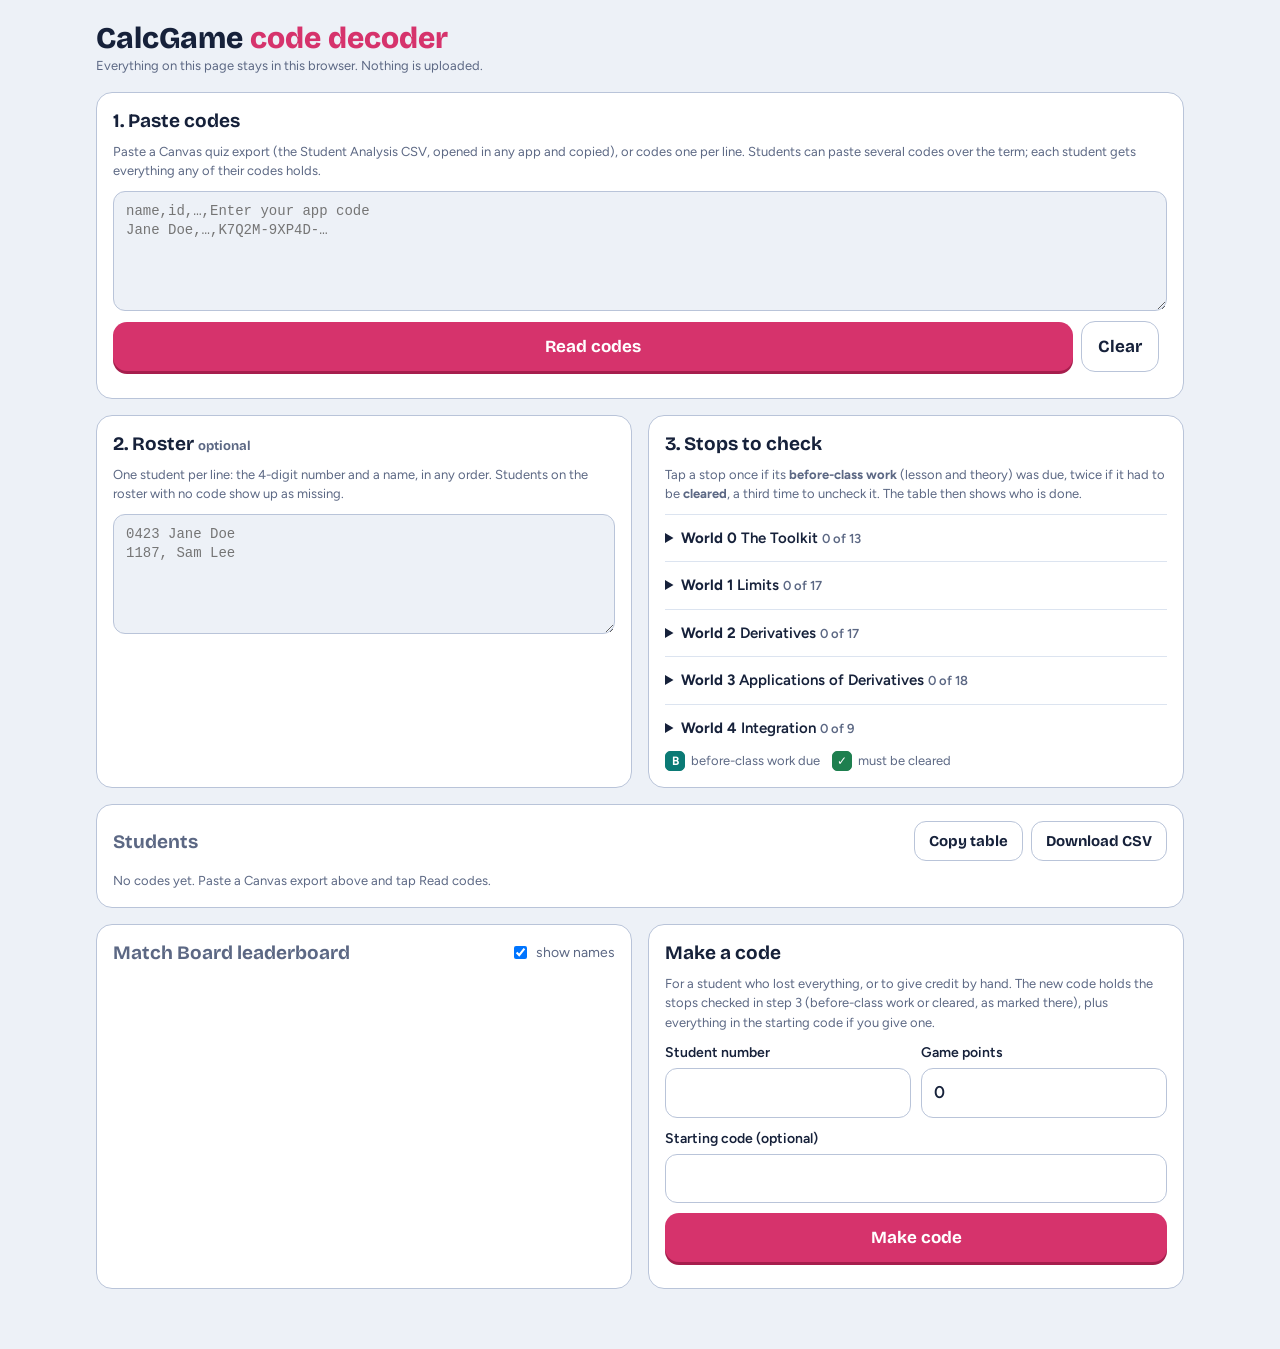
==== commit d14f2ac8: "World 3 in the new stop format, laid out by class day (22 to 31) - every stop: a short lesson, a The" ====
--- a/codes.html
+++ b/codes.html
@@ -6,12 +6,12 @@
 <title>CalcGame Code Decoder</title>
 <meta name="robots" content="noindex">
 <link rel="stylesheet" href="https://fonts.googleapis.com/css2?family=Bricolage+Grotesque:opsz,wght@12..96,500..800&family=Figtree:wght@400;600;700&display=swap">
-<link rel="stylesheet" href="css/app.css?v=202611152130">
-<link rel="stylesheet" href="css/codes.css?v=202611152130">
+<link rel="stylesheet" href="css/app.css?v=202611152230">
+<link rel="stylesheet" href="css/codes.css?v=202611152230">
 </head>
 <body class="dec">
 <main id="dec"><p class="tiny">Loading…</p></main>
-<script src="js/appcode.js?v=202611152130"></script>
-<script src="js/codes.js?v=202611152130"></script>
+<script src="js/appcode.js?v=202611152230"></script>
+<script src="js/codes.js?v=202611152230"></script>
 </body>
 </html>
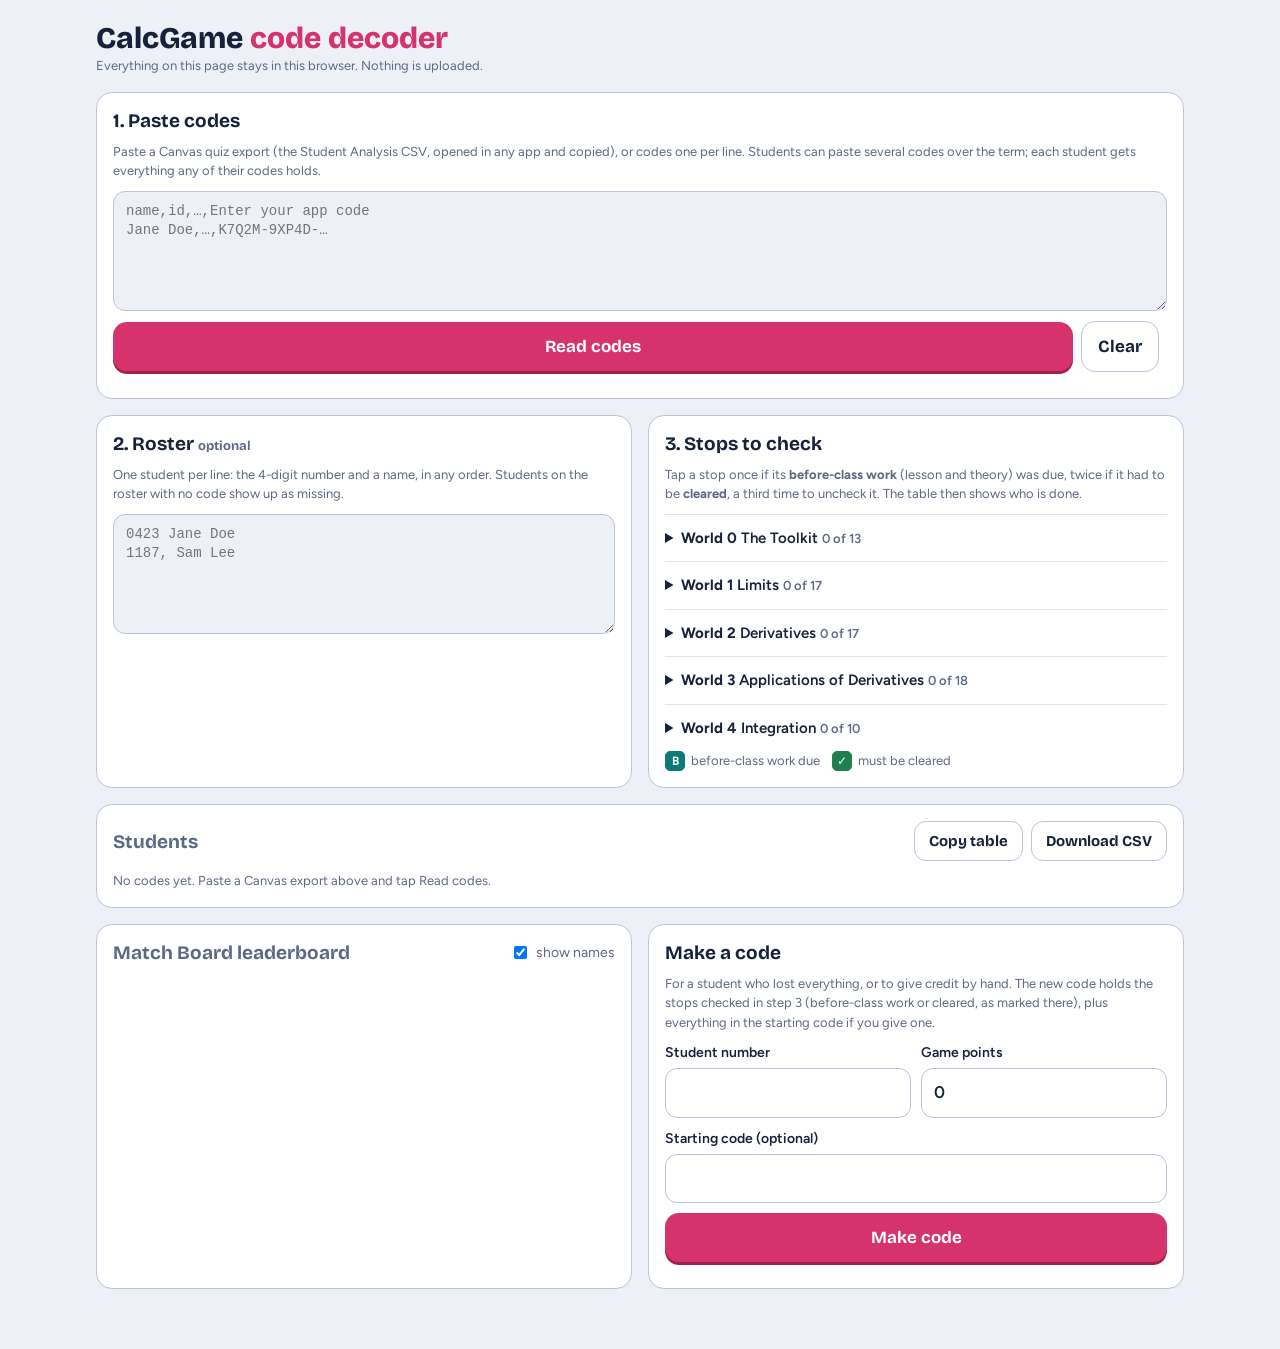
==== commit c5c28742: "Integration: each part of the Fundamental Theorem gets its own stop (days 36 and 37) - Part 1: new l" ====
--- a/codes.html
+++ b/codes.html
@@ -6,12 +6,12 @@
 <title>CalcGame Code Decoder</title>
 <meta name="robots" content="noindex">
 <link rel="stylesheet" href="https://fonts.googleapis.com/css2?family=Bricolage+Grotesque:opsz,wght@12..96,500..800&family=Figtree:wght@400;600;700&display=swap">
-<link rel="stylesheet" href="css/app.css?v=202611152230">
-<link rel="stylesheet" href="css/codes.css?v=202611152230">
+<link rel="stylesheet" href="css/app.css?v=202611161600">
+<link rel="stylesheet" href="css/codes.css?v=202611161600">
 </head>
 <body class="dec">
 <main id="dec"><p class="tiny">Loading…</p></main>
-<script src="js/appcode.js?v=202611152230"></script>
-<script src="js/codes.js?v=202611152230"></script>
+<script src="js/appcode.js?v=202611161600"></script>
+<script src="js/codes.js?v=202611161600"></script>
 </body>
 </html>
--- a/css/app.css
+++ b/css/app.css
@@ -6,7 +6,7 @@
   --good:#1E7F4F; --good-bg:#E3F4EA; --bad:#B4372F; --bad-bg:#FBE9E7;
   --display:"Bricolage Grotesque",ui-rounded,"Trebuchet MS",sans-serif;
   --body:"Figtree",system-ui,-apple-system,"Segoe UI",sans-serif;
-  --math:"STIX Two Text","Cambria Math",Georgia,serif;
+  --math:"KaTeX_Main","STIX Two Text","Cambria Math",Georgia,serif;
 }
 @media (prefers-color-scheme: dark){ :root:not([data-theme="light"]){
   --paper:#0F1524; --grid:#172038; --card:#182036; --ink:#E8EDF7; --muted:#96A2BD; --rule:#3A4766;
@@ -682,3 +682,29 @@
 /* "Before class" / "After class" on each part of a stop */
 .act .when{display:block;white-space:nowrap;font:700 10px var(--body);letter-spacing:.02em;text-transform:uppercase;font-style:normal;color:var(--teal);margin-bottom:2px}
 .act .when.aft{color:var(--curve)}
+
+/* math type: the fonts LaTeX output uses (bundled in fonts/), and square roots with a real bar */
+@font-face{font-family:"KaTeX_Main";src:url(../fonts/KaTeX_Main-Regular.woff2) format("woff2");font-weight:400;font-style:normal;font-display:swap}
+@font-face{font-family:"KaTeX_Main";src:url(../fonts/KaTeX_Main-Bold.woff2) format("woff2");font-weight:700;font-style:normal;font-display:swap}
+@font-face{font-family:"KaTeX_Main";src:url(../fonts/KaTeX_Main-Italic.woff2) format("woff2");font-weight:400;font-style:italic;font-display:swap}
+@font-face{font-family:"KaTeX_Math";src:url(../fonts/KaTeX_Math-Italic.woff2) format("woff2");font-weight:400;font-style:italic;font-display:swap}
+.math{font-size:1.14em}
+.math i{font-family:"KaTeX_Math","KaTeX_Main",var(--math);font-style:italic}
+.rad{position:relative;display:inline-block;padding-left:.6em;margin-inline:1px;vertical-align:baseline;line-height:1.1}
+.rad-s{position:absolute;left:0;top:0;width:.66em;height:100%;overflow:visible}
+.rad-s path{fill:none;stroke:currentColor;stroke-width:1.25;vector-effect:non-scaling-stroke;stroke-linejoin:miter}
+.rad-in{display:inline-block;border-top:1.25px solid currentColor;padding:2px 2px 0 2px}
+.rad:has(.frac){vertical-align:middle}
+.rad-n{position:absolute;left:0;top:-.1em;font-size:.55em}
+.rad3{padding-left:.75em} .rad3 .rad-s{left:.15em}
+.tmpl,.xans{flex-wrap:nowrap} .tmpl .math{white-space:nowrap}
+.bar-l{white-space:normal;overflow:visible;line-height:1.15}
+.rv-y{color:var(--bad)}
+.xans .ans-box{min-width:96px;flex:0 1 auto}
+.stop-h{position:relative}
+.stop-x{margin-left:auto;flex:none;width:34px;height:30px;border:1.5px solid var(--rule);border-radius:9px;background:var(--paper);display:inline-flex;align-items:center;justify-content:center}
+.stop-x span{width:9px;height:9px;border-right:2px solid var(--ink);border-bottom:2px solid var(--ink);transform:translateY(-2px) rotate(45deg)}
+.stop.min .stop-x span{transform:translateY(2px) rotate(-135deg)}
+.stop.min>*:not(.stop-h){display:none}
+.stop.min{padding-block:8px}
+.frac .rad{margin-top:3px} .frac>span:first-child .rad{margin-bottom:1px}
